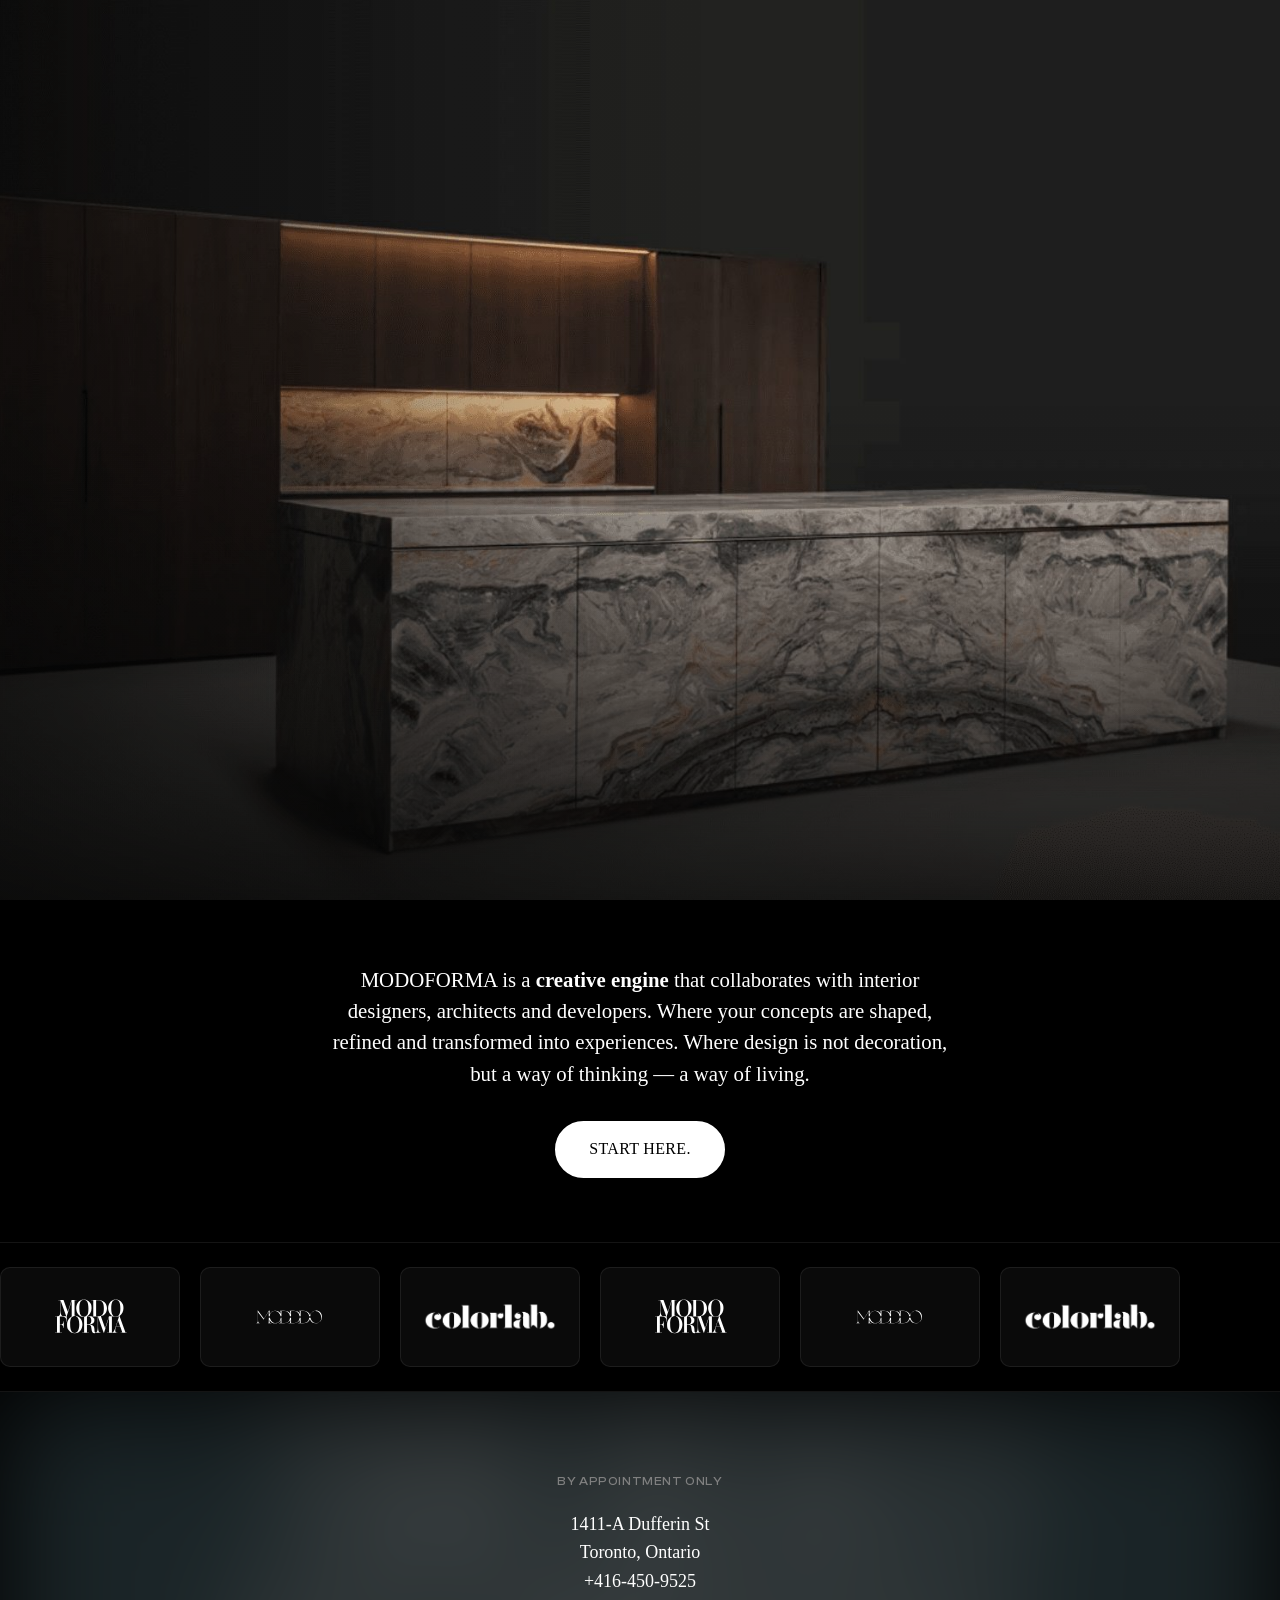
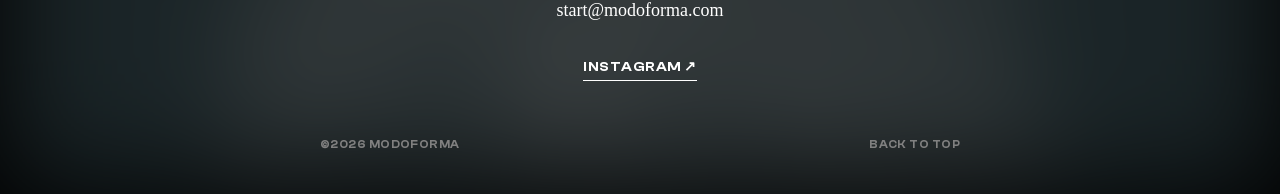
==== index.html @ cfa9c35f "content: remove NERO Cucine and Canova from partner logo marquee" ====
<!doctype html>
<html lang="en">
<head>
  <meta charset="UTF-8">
  <meta name="viewport" content="width=device-width, initial-scale=1.0">
  <title>MODOFORMA — Creative Engine for Interior Design &amp; Architecture</title>
  <meta name="description" content="MODOFORMA is a creative engine that collaborates with interior designers, architects, and developers, shaping concepts into experiences. Based in Toronto, by appointment only.">
  <meta name="robots" content="index, follow">
  <link rel="canonical" href="https://modoforma.com/">

  <link rel="icon" type="image/svg+xml" href="assets/images/favicon.svg">
  <link rel="apple-touch-icon" href="assets/images/apple-touch-icon.png">

  <meta property="og:site_name" content="MODOFORMA">
  <meta property="og:title" content="MODOFORMA — Creative Engine for Interior Design &amp; Architecture">
  <meta property="og:description" content="A creative engine that collaborates with interior designers, architects, and developers, shaping concepts into experiences.">
  <meta property="og:type" content="website">
  <meta property="og:url" content="https://modoforma.com/">
  <meta property="og:image" content="https://modoforma.com/assets/images/og-image.webp">
  <meta property="og:locale" content="en_CA">

  <meta name="twitter:card" content="summary_large_image">
  <meta name="twitter:title" content="MODOFORMA — Creative Engine for Interior Design &amp; Architecture">
  <meta name="twitter:description" content="A creative engine that collaborates with interior designers, architects, and developers, shaping concepts into experiences.">
  <meta name="twitter:image" content="https://modoforma.com/assets/images/og-image.webp">

  <link rel="preload" href="assets/fonts/clash-display-600.woff2" as="font" type="font/woff2" crossorigin>

  <script type="application/ld+json">
  {
    "@context": "https://schema.org",
    "@type": "ProfessionalService",
    "name": "MODOFORMA",
    "url": "https://modoforma.com/",
    "description": "MODOFORMA is a creative engine that collaborates with interior designers, architects, and developers, shaping concepts into experiences.",
    "email": "start@modoforma.com",
    "telephone": "+1-416-450-9525",
    "address": {
      "@type": "PostalAddress",
      "streetAddress": "1411-A Dufferin St.",
      "addressLocality": "Toronto",
      "addressRegion": "ON",
      "addressCountry": "CA"
    },
    "sameAs": ["https://www.instagram.com/modoforma/"]
  }
  </script>

  <link rel="stylesheet" href="assets/css/main.css">
</head>
<body>
  <main>
    <section class="hero" id="home">
      <div class="hero-media" aria-hidden="true">
        <img src="assets/images/hero-poster.jpg" alt="" />
        <iframe
          src="https://www.youtube.com/embed/RrDyyZO_lcM?controls=0&modestbranding=1&rel=0&showinfo=0&autoplay=1&mute=1&loop=1&playlist=RrDyyZO_lcM&iv_load_policy=3&disablekb=1&playsinline=1"
          allow="autoplay; encrypted-media"
          title=""
          tabindex="-1"
        ></iframe>
      </div>
      <div class="hero-overlay" aria-hidden="true"></div>
    </section>

    <section class="intro">
      <div class="intro-content">
        <h1>
          MODOFORMA is a <strong>creative engine</strong> that collaborates with interior designers, architects and developers.
          <span class="divider"></span>
          Where your concepts are shaped, refined and transformed into experiences.
          <span class="divider"></span>
          Where design is not decoration, but a way of thinking &mdash; a way of living.
        </h1>
        <a href="mailto:start@modoforma.com" class="cta">Start Here.</a>
      </div>
    </section>

    <section class="marquee-section" aria-label="Partner brands">
      <div class="marquee-track">
        <div class="marquee-item"><img src="assets/images/logo-modoforma.svg" alt="MODOFORMA" /></div>
        <div class="marquee-item"><img src="assets/images/logo-modddo.svg" alt="MODDDO" /></div>
        <div class="marquee-item"><img src="assets/images/logo-colorlab.png" alt="colorlab." /></div>
        <!-- duplicated for seamless marquee loop -->
        <div class="marquee-item" aria-hidden="true"><img src="assets/images/logo-modoforma.svg" alt="" /></div>
        <div class="marquee-item" aria-hidden="true"><img src="assets/images/logo-modddo.svg" alt="" /></div>
        <div class="marquee-item" aria-hidden="true"><img src="assets/images/logo-colorlab.png" alt="" /></div>
      </div>
    </section>

    <footer class="footer" id="contact">
      <div class="footer-bg" aria-hidden="true">
        <img src="assets/images/footer-bg.jpg" alt="" />
      </div>
      <div class="footer-inner">
        <p class="label" style="color:var(--color-gray)">By Appointment Only</p>
        <address>
          1411-A Dufferin St<br>
          Toronto, Ontario<br>
          <a href="tel:+14164509525">+416-450-9525</a><br>
          <a href="mailto:start@modoforma.com">start@modoforma.com</a>
        </address>
        <a href="https://www.instagram.com/modoforma/" target="_blank" rel="noopener" class="footer-instagram">Instagram &#8599;</a>

        <div class="footer-bottom">
          <span>&copy;2026 MODOFORMA</span>
          <a href="#home">Back To Top</a>
        </div>
      </div>
    </footer>
  </main>
</body>
</html>
---- assets/css/main.css ----
/* ===================================
   MODOFORMA — Main Stylesheet
   =================================== */

@font-face {
  font-family: 'Clash Display';
  src: url('../fonts/clash-display-500.woff2') format('woff2');
  font-weight: 500;
  font-style: normal;
  font-display: swap;
}
@font-face {
  font-family: 'Clash Display';
  src: url('../fonts/clash-display-600.woff2') format('woff2');
  font-weight: 600;
  font-style: normal;
  font-display: swap;
}
@font-face {
  font-family: 'Clash Display';
  src: url('../fonts/clash-display-700.woff2') format('woff2');
  font-weight: 700;
  font-style: normal;
  font-display: swap;
}

:root {
  --color-black: #000000;
  --color-near-black: #0a0a0a;
  --color-white: #ffffff;
  --color-gray: #808080;
  --font-serif: Georgia, 'Times New Roman', serif;
  --font-display: 'Clash Display', Arial, sans-serif;
}

* {
  margin: 0;
  padding: 0;
  box-sizing: border-box;
}

html {
  scroll-behavior: smooth;
}

body {
  background: var(--color-black);
  color: var(--color-white);
  font-family: var(--font-serif);
  line-height: 1.5;
  -webkit-font-smoothing: antialiased;
}

a {
  color: inherit;
  text-decoration: none;
}

.label {
  font-family: var(--font-display);
  font-weight: 500;
  font-size: 0.75rem;
  letter-spacing: 0.05em;
  text-transform: uppercase;
}

/* ===================================
   Hero
   =================================== */
.hero {
  position: relative;
  min-height: 100vh;
  overflow: hidden;
}

.hero-media {
  position: absolute;
  inset: 0;
  z-index: 0;
}

.hero-media img {
  position: absolute;
  inset: 0;
  width: 100%;
  height: 100%;
  object-fit: cover;
}

.hero-media iframe {
  position: absolute;
  top: 50%;
  left: 50%;
  width: 177.78vh; /* 16:9 cover-fit trick: width driven by viewport height */
  height: 56.25vw; /* and height driven by viewport width */
  min-width: 100%;
  min-height: 100%;
  transform: translate(-50%, -50%);
  border: none;
  pointer-events: none;
}

.hero-overlay {
  position: absolute;
  inset: 0;
  z-index: 1;
  background:
    linear-gradient(to top, rgba(5, 5, 5, 0.75) 0%, transparent 55%),
    linear-gradient(to right, rgba(5, 5, 5, 0.55) 0%, transparent 55%);
}

.intro {
  background: var(--color-black);
  display: flex;
  align-items: center;
  justify-content: center;
  text-align: center;
  padding: 4rem 2rem;
}

.intro-content {
  max-width: 640px;
}

.intro-content h1 {
  font-family: var(--font-serif);
  font-weight: 400;
  font-size: clamp(1.1rem, 2vw, 1.3rem);
  line-height: 1.5;
}

.intro-content h1 strong {
  font-weight: 700;
}

.intro-content .divider {
  height: 1.5rem;
}

.cta {
  display: inline-block;
  margin-top: 2rem;
  padding: 0.9rem 2rem;
  background: var(--color-white);
  color: var(--color-black);
  border: 2px solid var(--color-white);
  border-radius: 60px;
  font-family: var(--font-serif);
  font-size: 1rem;
  text-transform: uppercase;
  letter-spacing: 0.02em;
  transition: background-color 0.25s ease, color 0.25s ease;
}

.cta:hover {
  background: transparent;
  color: var(--color-white);
}

/* ===================================
   Marquee
   =================================== */
.marquee-section {
  background: var(--color-black);
  border-top: 1px solid rgba(255, 255, 255, 0.08);
  border-bottom: 1px solid rgba(255, 255, 255, 0.08);
  padding: 1.5rem 0;
  overflow: hidden;
  position: relative;
}

.marquee-track {
  display: flex;
  width: max-content;
  gap: 1.25rem;
  animation: marquee 28s linear infinite;
}

.marquee-track img {
  display: block;
  height: 100%;
  width: 100%;
  object-fit: contain;
}

.marquee-item {
  flex-shrink: 0;
  height: 100px;
  width: 180px;
  border: 1px solid rgba(255, 255, 255, 0.08);
  border-radius: 10px;
  background: var(--color-near-black);
  display: flex;
  align-items: center;
  justify-content: center;
  padding: 1.25rem;
}

@keyframes marquee {
  from { transform: translateX(0); }
  to { transform: translateX(-50%); }
}

@media (prefers-reduced-motion: reduce) {
  .marquee-track {
    animation: none;
  }
}

/* ===================================
   Footer
   =================================== */
.footer {
  position: relative;
  padding: 5rem 1.5rem 2.5rem;
  text-align: center;
  overflow: hidden;
}

.footer-bg {
  position: absolute;
  inset: 0;
  z-index: 0;
  opacity: 0.35;
  filter: blur(60px);
}

.footer-bg img {
  width: 100%;
  height: 100%;
  object-fit: cover;
}

.footer-inner {
  position: relative;
  z-index: 1;
  max-width: 640px;
  margin: 0 auto;
}

.footer address {
  font-style: normal;
  font-size: 1.125rem;
  line-height: 1.6;
  margin-top: 1.25rem;
}

.footer address a {
  transition: opacity 0.2s ease;
}

.footer address a:hover {
  opacity: 0.7;
}

.footer-instagram {
  display: inline-block;
  margin-top: 2rem;
  font-family: var(--font-display);
  font-weight: 600;
  font-size: 0.85rem;
  letter-spacing: 0.04em;
  text-transform: uppercase;
  border-bottom: 1px solid var(--color-white);
  padding-bottom: 0.2rem;
}

.footer-bottom {
  margin-top: 3.5rem;
  display: flex;
  justify-content: space-between;
  align-items: center;
  font-family: var(--font-display);
  font-weight: 600;
  font-size: 0.7rem;
  letter-spacing: 0.04em;
  text-transform: uppercase;
  color: var(--color-gray);
}

.footer-bottom a:hover {
  color: var(--color-white);
}

@media (max-width: 600px) {
  .footer-bottom {
    flex-direction: column;
    gap: 1rem;
  }
}
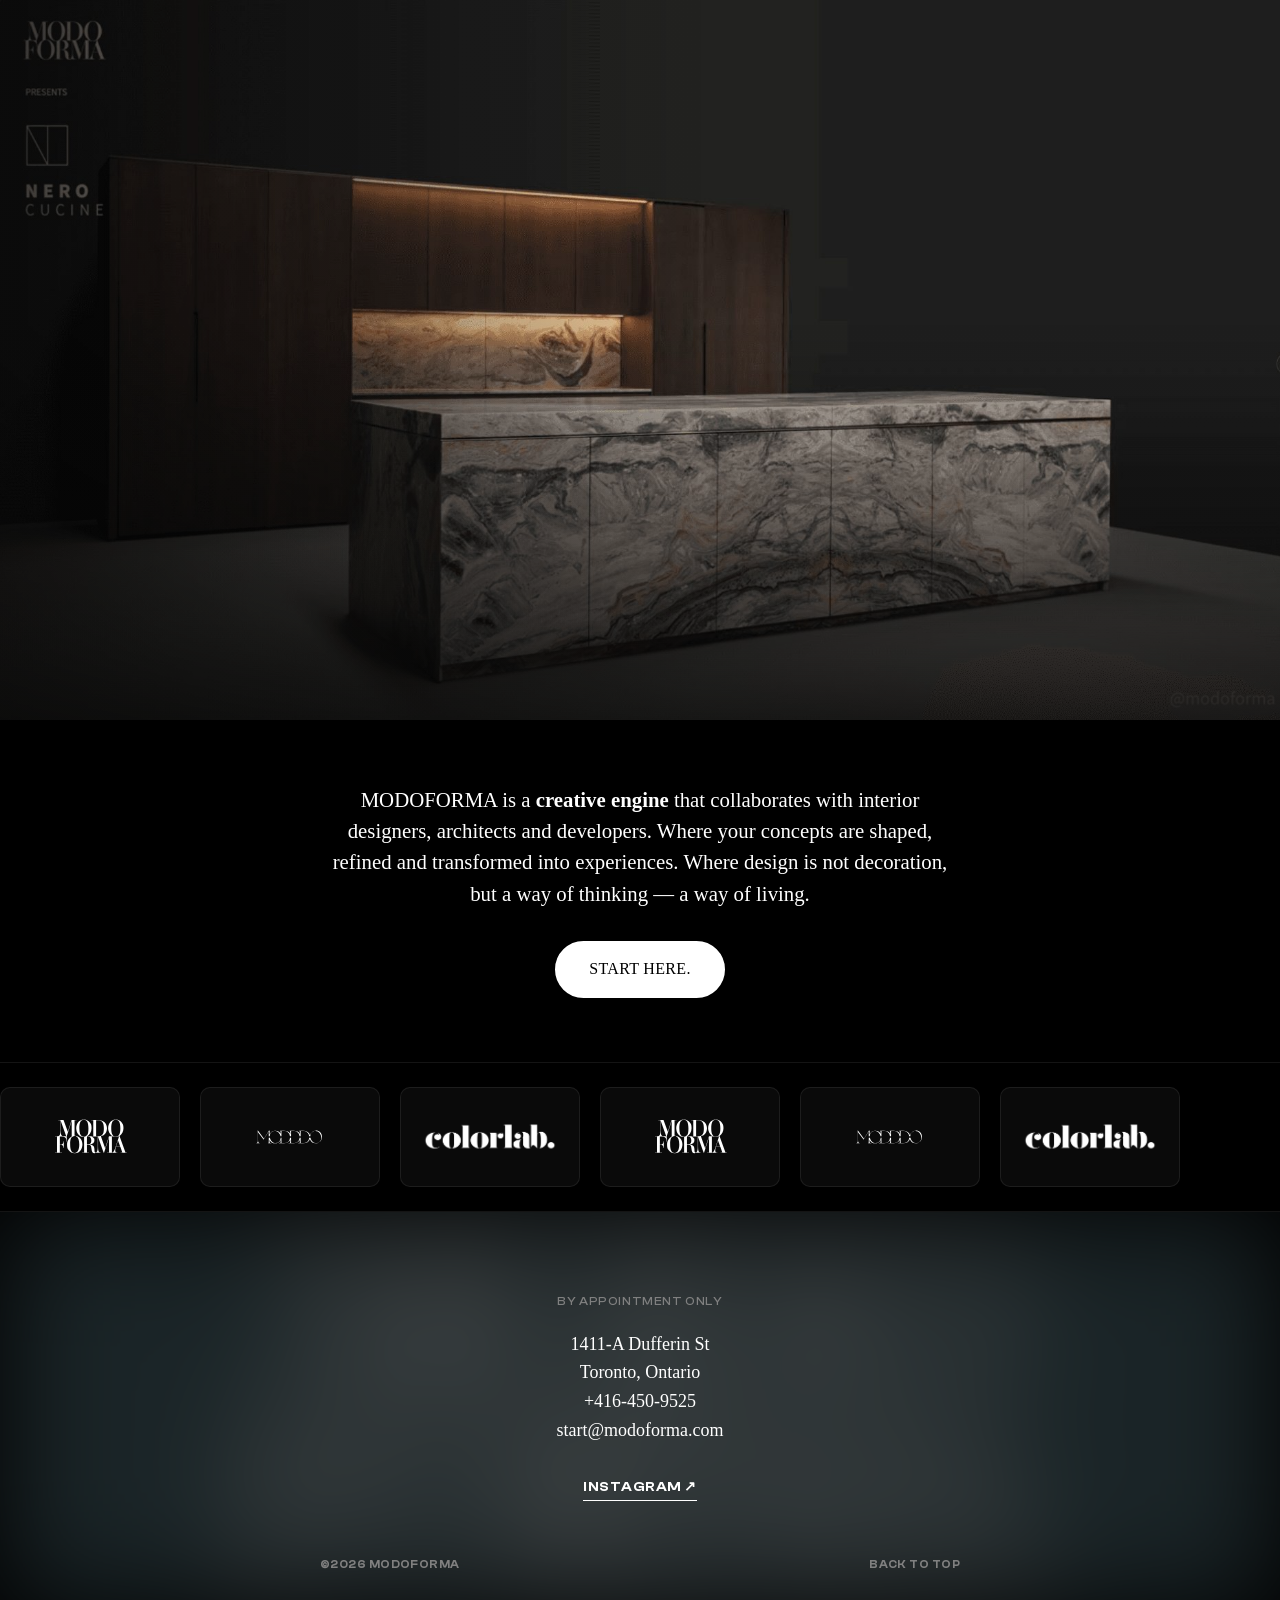
==== commit 4e9953ff: "feat: add Google Analytics (gtag.js) back to both pages Re-adds the same GA4 tracking ID (G-RN4N5KHF" ====
--- a/index.html
+++ b/index.html
@@ -25,6 +25,15 @@
   <meta name="twitter:image" content="https://modoforma.com/assets/images/og-image.webp">
 
   <link rel="preload" href="assets/fonts/clash-display-600.woff2" as="font" type="font/woff2" crossorigin>
+
+  <!-- Google tag (gtag.js) -->
+  <script async src="https://www.googletagmanager.com/gtag/js?id=G-RN4N5KHFQC"></script>
+  <script>
+    window.dataLayer = window.dataLayer || [];
+    function gtag(){dataLayer.push(arguments);}
+    gtag('js', new Date());
+    gtag('config', 'G-RN4N5KHFQC');
+  </script>
 
   <script type="application/ld+json">
   {
--- a/assets/css/main.css
+++ b/assets/css/main.css
@@ -69,7 +69,8 @@
    =================================== */
 .hero {
   position: relative;
-  min-height: 100vh;
+  width: 100%;
+  aspect-ratio: 16 / 9;
   overflow: hidden;
 }
 
@@ -79,25 +80,18 @@
   z-index: 0;
 }
 
-.hero-media img {
+.hero-media img,
+.hero-media iframe {
   position: absolute;
   inset: 0;
   width: 100%;
   height: 100%;
-  object-fit: cover;
-}
-
-.hero-media iframe {
-  position: absolute;
-  top: 50%;
-  left: 50%;
-  width: 177.78vh; /* 16:9 cover-fit trick: width driven by viewport height */
-  height: 56.25vw; /* and height driven by viewport width */
-  min-width: 100%;
-  min-height: 100%;
-  transform: translate(-50%, -50%);
   border: none;
   pointer-events: none;
+}
+
+.hero-media img {
+  object-fit: cover;
 }
 
 .hero-overlay {
@@ -201,11 +195,6 @@
   to { transform: translateX(-50%); }
 }
 
-@media (prefers-reduced-motion: reduce) {
-  .marquee-track {
-    animation: none;
-  }
-}
 
 /* ===================================
    Footer
@@ -288,3 +277,175 @@
     gap: 1rem;
   }
 }
+
+/* ===================================
+   Manifesto sections (starthere page)
+   =================================== */
+.manifesto {
+  padding: 4.5rem 1.5rem;
+  text-align: center;
+}
+
+.manifesto h2 {
+  font-family: var(--font-serif);
+  font-weight: 400;
+  font-size: clamp(1.5rem, 3vw, 2rem);
+  margin-bottom: 1.5rem;
+}
+
+.manifesto p {
+  max-width: 700px;
+  margin: 0 auto;
+  text-align: justify;
+  color: rgba(255, 255, 255, 0.75);
+  font-size: 1.05rem;
+  line-height: 1.7;
+}
+
+.manifesto .wall {
+  margin-top: 2.5rem;
+}
+
+/* ===================================
+   Photo wall (drag/swipe-scrollable rows)
+   =================================== */
+.wall-row {
+  margin-bottom: 1rem;
+}
+
+.wall-row:last-child {
+  margin-bottom: 0;
+}
+
+.wall-track {
+  display: flex;
+  gap: 16px;
+  overflow-x: auto;
+  scroll-behavior: smooth;
+  cursor: grab;
+  -webkit-overflow-scrolling: touch;
+  scrollbar-width: none;
+  -ms-overflow-style: none;
+  padding: 0 8px;
+}
+
+.wall-track::-webkit-scrollbar {
+  display: none;
+}
+
+.wall-track.dragging {
+  cursor: grabbing;
+  scroll-behavior: auto;
+  user-select: none;
+}
+
+.wall-item {
+  display: block;
+  flex-shrink: 0;
+  cursor: pointer;
+  transition: transform 0.2s ease;
+}
+
+.wall-item:hover {
+  transform: scale(1.03);
+}
+
+.wall-item img {
+  display: block;
+  height: 160px;
+  width: 240px;
+  border-radius: 8px;
+  object-fit: cover;
+  box-shadow: 0 1px 3px rgba(0, 0, 0, 0.4);
+  pointer-events: none;
+}
+
+@media (max-width: 600px) {
+  .wall-item img {
+    height: 110px;
+    width: 165px;
+  }
+}
+
+/* ===================================
+   Lightbox
+   =================================== */
+.lightbox {
+  position: fixed;
+  inset: 0;
+  z-index: 100;
+  background: rgba(0, 0, 0, 0.92);
+  display: flex;
+  align-items: center;
+  justify-content: center;
+}
+
+.lightbox[hidden] {
+  display: none;
+}
+
+.lightbox-image {
+  max-width: 88vw;
+  max-height: 88vh;
+  object-fit: contain;
+  border-radius: 4px;
+  box-shadow: 0 10px 40px rgba(0, 0, 0, 0.6);
+}
+
+.lightbox-close,
+.lightbox-nav {
+  position: absolute;
+  background: rgba(255, 255, 255, 0.08);
+  border: 1px solid rgba(255, 255, 255, 0.2);
+  color: var(--color-white);
+  cursor: pointer;
+  border-radius: 50%;
+  display: flex;
+  align-items: center;
+  justify-content: center;
+  transition: background-color 0.2s ease;
+}
+
+.lightbox-close:hover,
+.lightbox-nav:hover {
+  background: rgba(255, 255, 255, 0.2);
+}
+
+.lightbox-close {
+  top: 1.25rem;
+  right: 1.25rem;
+  width: 44px;
+  height: 44px;
+  font-size: 1.75rem;
+  line-height: 1;
+}
+
+.lightbox-nav {
+  top: 50%;
+  transform: translateY(-50%);
+  width: 52px;
+  height: 52px;
+  font-size: 2rem;
+  line-height: 1;
+}
+
+.lightbox-prev {
+  left: 1.25rem;
+}
+
+.lightbox-next {
+  right: 1.25rem;
+}
+
+@media (max-width: 600px) {
+  .lightbox-nav {
+    width: 40px;
+    height: 40px;
+    font-size: 1.5rem;
+  }
+  .lightbox-close {
+    width: 36px;
+    height: 36px;
+    font-size: 1.4rem;
+  }
+}
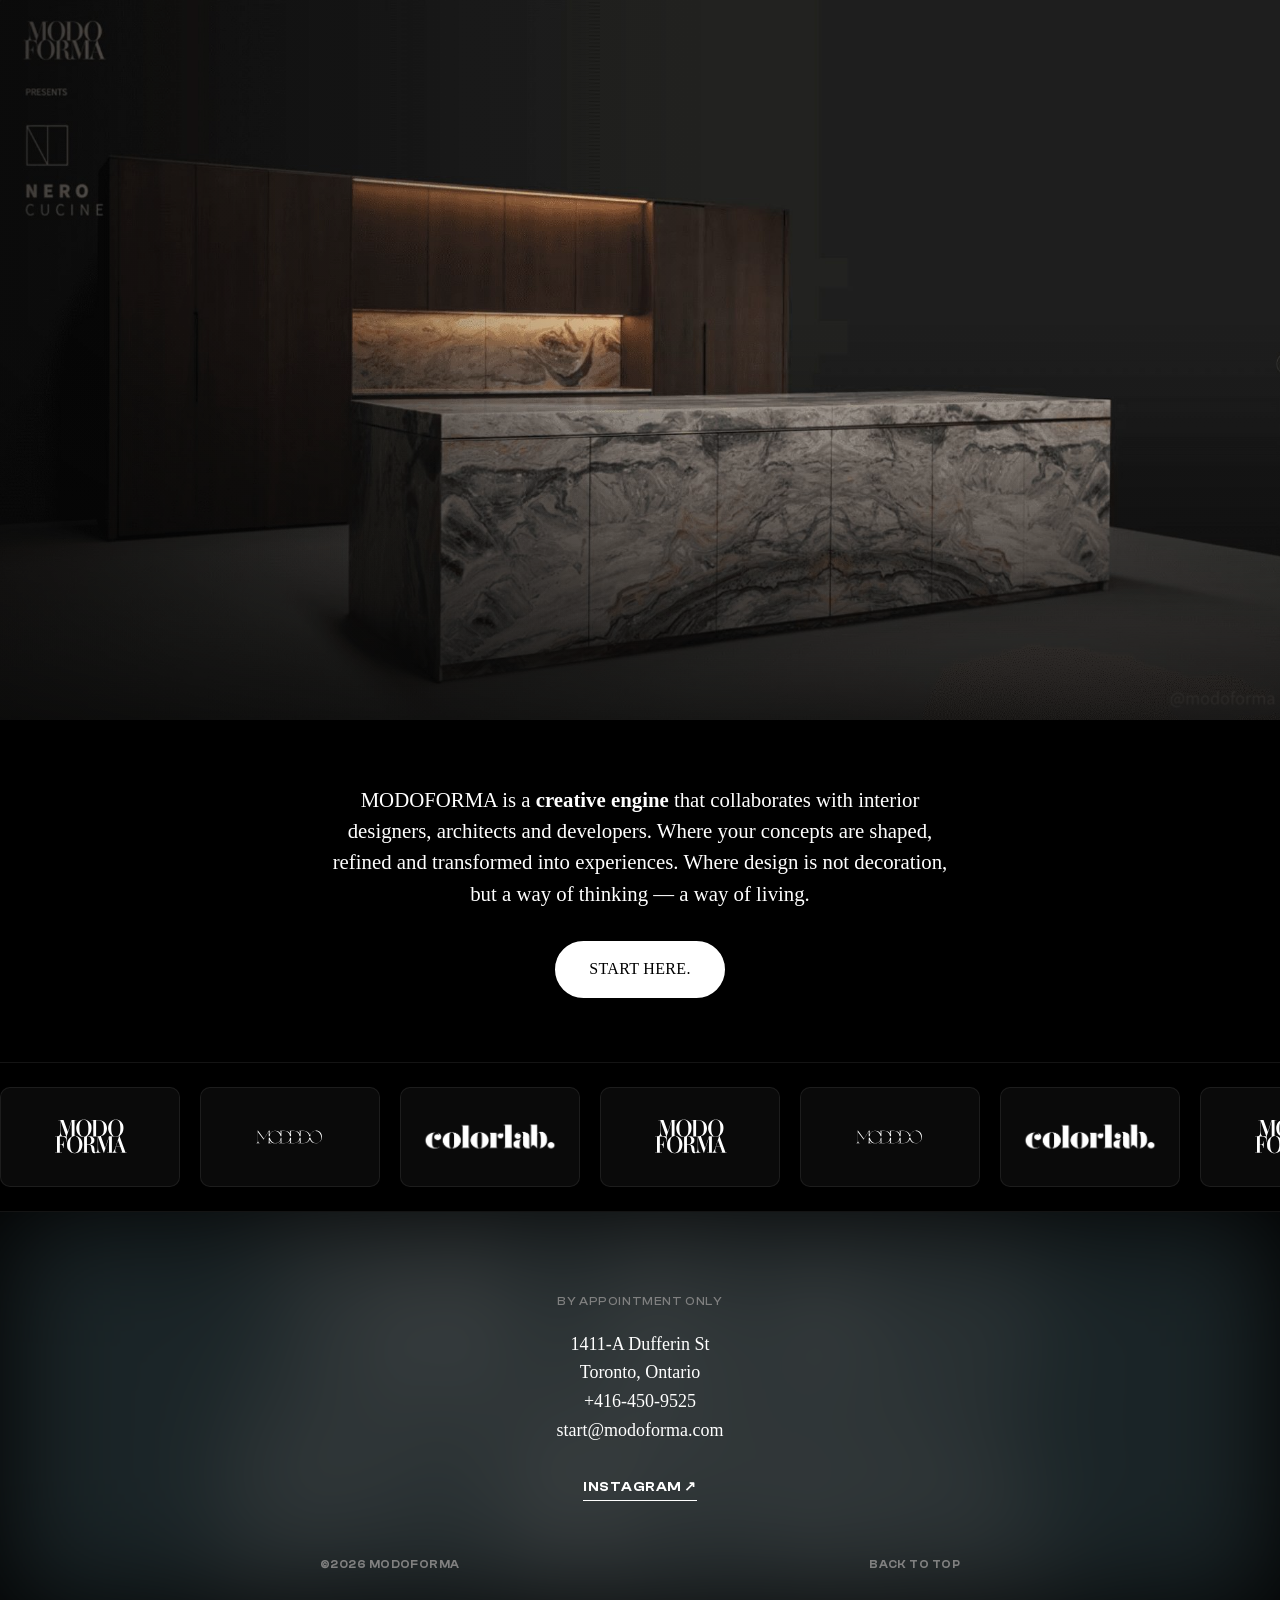
==== commit b1cbacf7: "fix: make partner logo marquee loop infinitely without a visible seam After trimming the marquee to " ====
--- a/index.html
+++ b/index.html
@@ -90,7 +90,60 @@
         <div class="marquee-item"><img src="assets/images/logo-modoforma.svg" alt="MODOFORMA" /></div>
         <div class="marquee-item"><img src="assets/images/logo-modddo.svg" alt="MODDDO" /></div>
         <div class="marquee-item"><img src="assets/images/logo-colorlab.png" alt="colorlab." /></div>
-        <!-- duplicated for seamless marquee loop -->
+        <div class="marquee-item" aria-hidden="true"><img src="assets/images/logo-modoforma.svg" alt="" /></div>
+        <div class="marquee-item" aria-hidden="true"><img src="assets/images/logo-modddo.svg" alt="" /></div>
+        <div class="marquee-item" aria-hidden="true"><img src="assets/images/logo-colorlab.png" alt="" /></div>
+        <div class="marquee-item" aria-hidden="true"><img src="assets/images/logo-modoforma.svg" alt="" /></div>
+        <div class="marquee-item" aria-hidden="true"><img src="assets/images/logo-modddo.svg" alt="" /></div>
+        <div class="marquee-item" aria-hidden="true"><img src="assets/images/logo-colorlab.png" alt="" /></div>
+        <div class="marquee-item" aria-hidden="true"><img src="assets/images/logo-modoforma.svg" alt="" /></div>
+        <div class="marquee-item" aria-hidden="true"><img src="assets/images/logo-modddo.svg" alt="" /></div>
+        <div class="marquee-item" aria-hidden="true"><img src="assets/images/logo-colorlab.png" alt="" /></div>
+        <div class="marquee-item" aria-hidden="true"><img src="assets/images/logo-modoforma.svg" alt="" /></div>
+        <div class="marquee-item" aria-hidden="true"><img src="assets/images/logo-modddo.svg" alt="" /></div>
+        <div class="marquee-item" aria-hidden="true"><img src="assets/images/logo-colorlab.png" alt="" /></div>
+        <div class="marquee-item" aria-hidden="true"><img src="assets/images/logo-modoforma.svg" alt="" /></div>
+        <div class="marquee-item" aria-hidden="true"><img src="assets/images/logo-modddo.svg" alt="" /></div>
+        <div class="marquee-item" aria-hidden="true"><img src="assets/images/logo-colorlab.png" alt="" /></div>
+        <div class="marquee-item" aria-hidden="true"><img src="assets/images/logo-modoforma.svg" alt="" /></div>
+        <div class="marquee-item" aria-hidden="true"><img src="assets/images/logo-modddo.svg" alt="" /></div>
+        <div class="marquee-item" aria-hidden="true"><img src="assets/images/logo-colorlab.png" alt="" /></div>
+        <div class="marquee-item" aria-hidden="true"><img src="assets/images/logo-modoforma.svg" alt="" /></div>
+        <div class="marquee-item" aria-hidden="true"><img src="assets/images/logo-modddo.svg" alt="" /></div>
+        <div class="marquee-item" aria-hidden="true"><img src="assets/images/logo-colorlab.png" alt="" /></div>
+        <div class="marquee-item" aria-hidden="true"><img src="assets/images/logo-modoforma.svg" alt="" /></div>
+        <div class="marquee-item" aria-hidden="true"><img src="assets/images/logo-modddo.svg" alt="" /></div>
+        <div class="marquee-item" aria-hidden="true"><img src="assets/images/logo-colorlab.png" alt="" /></div>
+        <div class="marquee-item" aria-hidden="true"><img src="assets/images/logo-modoforma.svg" alt="" /></div>
+        <div class="marquee-item" aria-hidden="true"><img src="assets/images/logo-modddo.svg" alt="" /></div>
+        <div class="marquee-item" aria-hidden="true"><img src="assets/images/logo-colorlab.png" alt="" /></div>
+        <div class="marquee-item" aria-hidden="true"><img src="assets/images/logo-modoforma.svg" alt="" /></div>
+        <div class="marquee-item" aria-hidden="true"><img src="assets/images/logo-modddo.svg" alt="" /></div>
+        <div class="marquee-item" aria-hidden="true"><img src="assets/images/logo-colorlab.png" alt="" /></div>
+        <div class="marquee-item" aria-hidden="true"><img src="assets/images/logo-modoforma.svg" alt="" /></div>
+        <div class="marquee-item" aria-hidden="true"><img src="assets/images/logo-modddo.svg" alt="" /></div>
+        <div class="marquee-item" aria-hidden="true"><img src="assets/images/logo-colorlab.png" alt="" /></div>
+        <div class="marquee-item" aria-hidden="true"><img src="assets/images/logo-modoforma.svg" alt="" /></div>
+        <div class="marquee-item" aria-hidden="true"><img src="assets/images/logo-modddo.svg" alt="" /></div>
+        <div class="marquee-item" aria-hidden="true"><img src="assets/images/logo-colorlab.png" alt="" /></div>
+        <div class="marquee-item" aria-hidden="true"><img src="assets/images/logo-modoforma.svg" alt="" /></div>
+        <div class="marquee-item" aria-hidden="true"><img src="assets/images/logo-modddo.svg" alt="" /></div>
+        <div class="marquee-item" aria-hidden="true"><img src="assets/images/logo-colorlab.png" alt="" /></div>
+        <div class="marquee-item" aria-hidden="true"><img src="assets/images/logo-modoforma.svg" alt="" /></div>
+        <div class="marquee-item" aria-hidden="true"><img src="assets/images/logo-modddo.svg" alt="" /></div>
+        <div class="marquee-item" aria-hidden="true"><img src="assets/images/logo-colorlab.png" alt="" /></div>
+        <div class="marquee-item" aria-hidden="true"><img src="assets/images/logo-modoforma.svg" alt="" /></div>
+        <div class="marquee-item" aria-hidden="true"><img src="assets/images/logo-modddo.svg" alt="" /></div>
+        <div class="marquee-item" aria-hidden="true"><img src="assets/images/logo-colorlab.png" alt="" /></div>
+        <div class="marquee-item" aria-hidden="true"><img src="assets/images/logo-modoforma.svg" alt="" /></div>
+        <div class="marquee-item" aria-hidden="true"><img src="assets/images/logo-modddo.svg" alt="" /></div>
+        <div class="marquee-item" aria-hidden="true"><img src="assets/images/logo-colorlab.png" alt="" /></div>
+        <div class="marquee-item" aria-hidden="true"><img src="assets/images/logo-modoforma.svg" alt="" /></div>
+        <div class="marquee-item" aria-hidden="true"><img src="assets/images/logo-modddo.svg" alt="" /></div>
+        <div class="marquee-item" aria-hidden="true"><img src="assets/images/logo-colorlab.png" alt="" /></div>
+        <div class="marquee-item" aria-hidden="true"><img src="assets/images/logo-modoforma.svg" alt="" /></div>
+        <div class="marquee-item" aria-hidden="true"><img src="assets/images/logo-modddo.svg" alt="" /></div>
+        <div class="marquee-item" aria-hidden="true"><img src="assets/images/logo-colorlab.png" alt="" /></div>
         <div class="marquee-item" aria-hidden="true"><img src="assets/images/logo-modoforma.svg" alt="" /></div>
         <div class="marquee-item" aria-hidden="true"><img src="assets/images/logo-modddo.svg" alt="" /></div>
         <div class="marquee-item" aria-hidden="true"><img src="assets/images/logo-colorlab.png" alt="" /></div>
--- a/assets/css/main.css
+++ b/assets/css/main.css
@@ -167,7 +167,10 @@
   display: flex;
   width: max-content;
   gap: 1.25rem;
-  animation: marquee 28s linear infinite;
+  /* Duration is long because the logo set is now repeated many times over
+     (so the strip always fills the screen edge-to-edge, on any display width,
+     with no visible seam or gap). */
+  animation: marquee 450s linear infinite;
 }
 
 .marquee-track img {
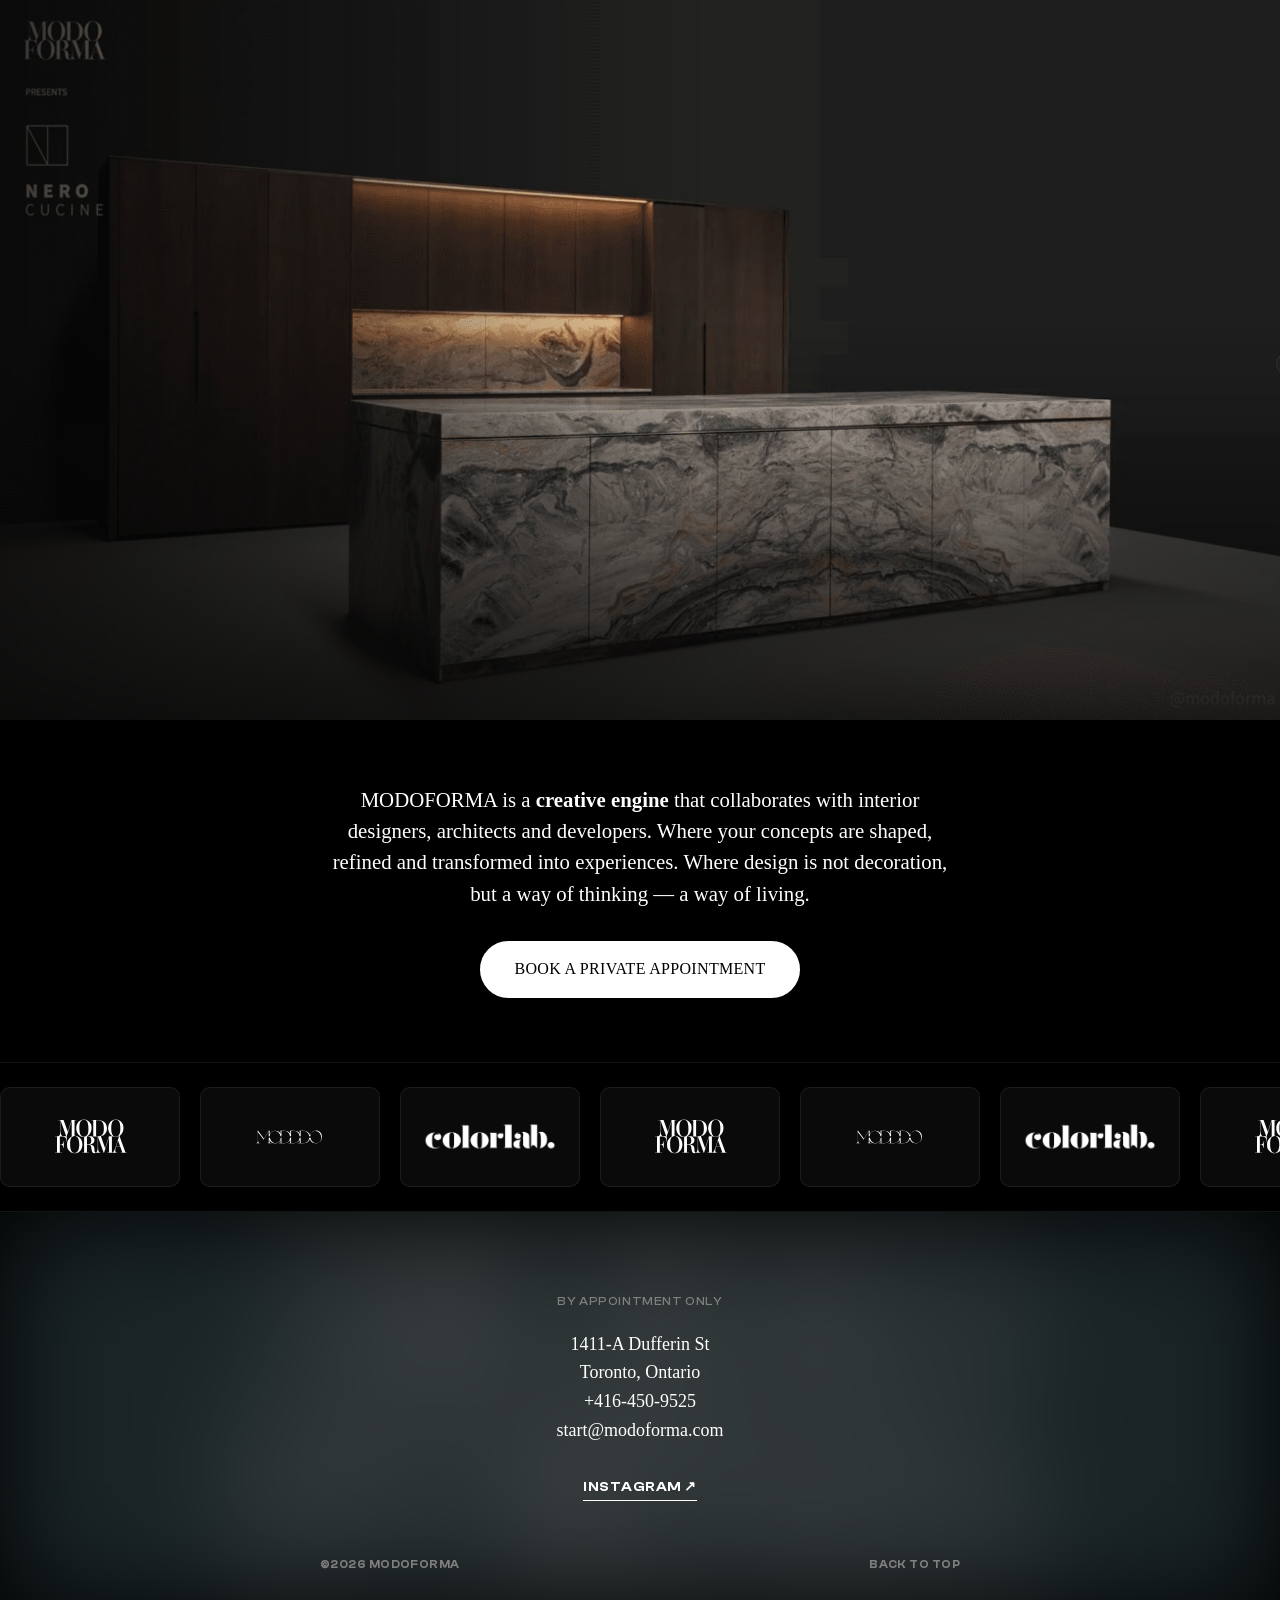
==== commit 1bc138ce: "Update call-to-action text in index.html" ====
--- a/index.html
+++ b/index.html
@@ -63,7 +63,7 @@
       <div class="hero-media" aria-hidden="true">
         <img src="assets/images/hero-poster.jpg" alt="" />
         <iframe
-          src="https://www.youtube.com/embed/RrDyyZO_lcM?controls=0&modestbranding=1&rel=0&showinfo=0&autoplay=1&mute=1&loop=1&playlist=RrDyyZO_lcM&iv_load_policy=3&disablekb=1&playsinline=1"
+          src="https://www.youtube.com/embed/_coQfse03xA?controls=0&modestbranding=1&rel=0&showinfo=0&autoplay=1&mute=1&loop=1&playlist=_coQfse03xA&iv_load_policy=3&disablekb=1&playsinline=1"
           allow="autoplay; encrypted-media"
           title=""
           tabindex="-1"
@@ -81,7 +81,7 @@
           <span class="divider"></span>
           Where design is not decoration, but a way of thinking &mdash; a way of living.
         </h1>
-        <a href="mailto:start@modoforma.com" class="cta">Start Here.</a>
+        <a href="mailto:start@modoforma.com" class="cta">BOOK A PRIVATE APPOINTMENT</a>
       </div>
     </section>
 
